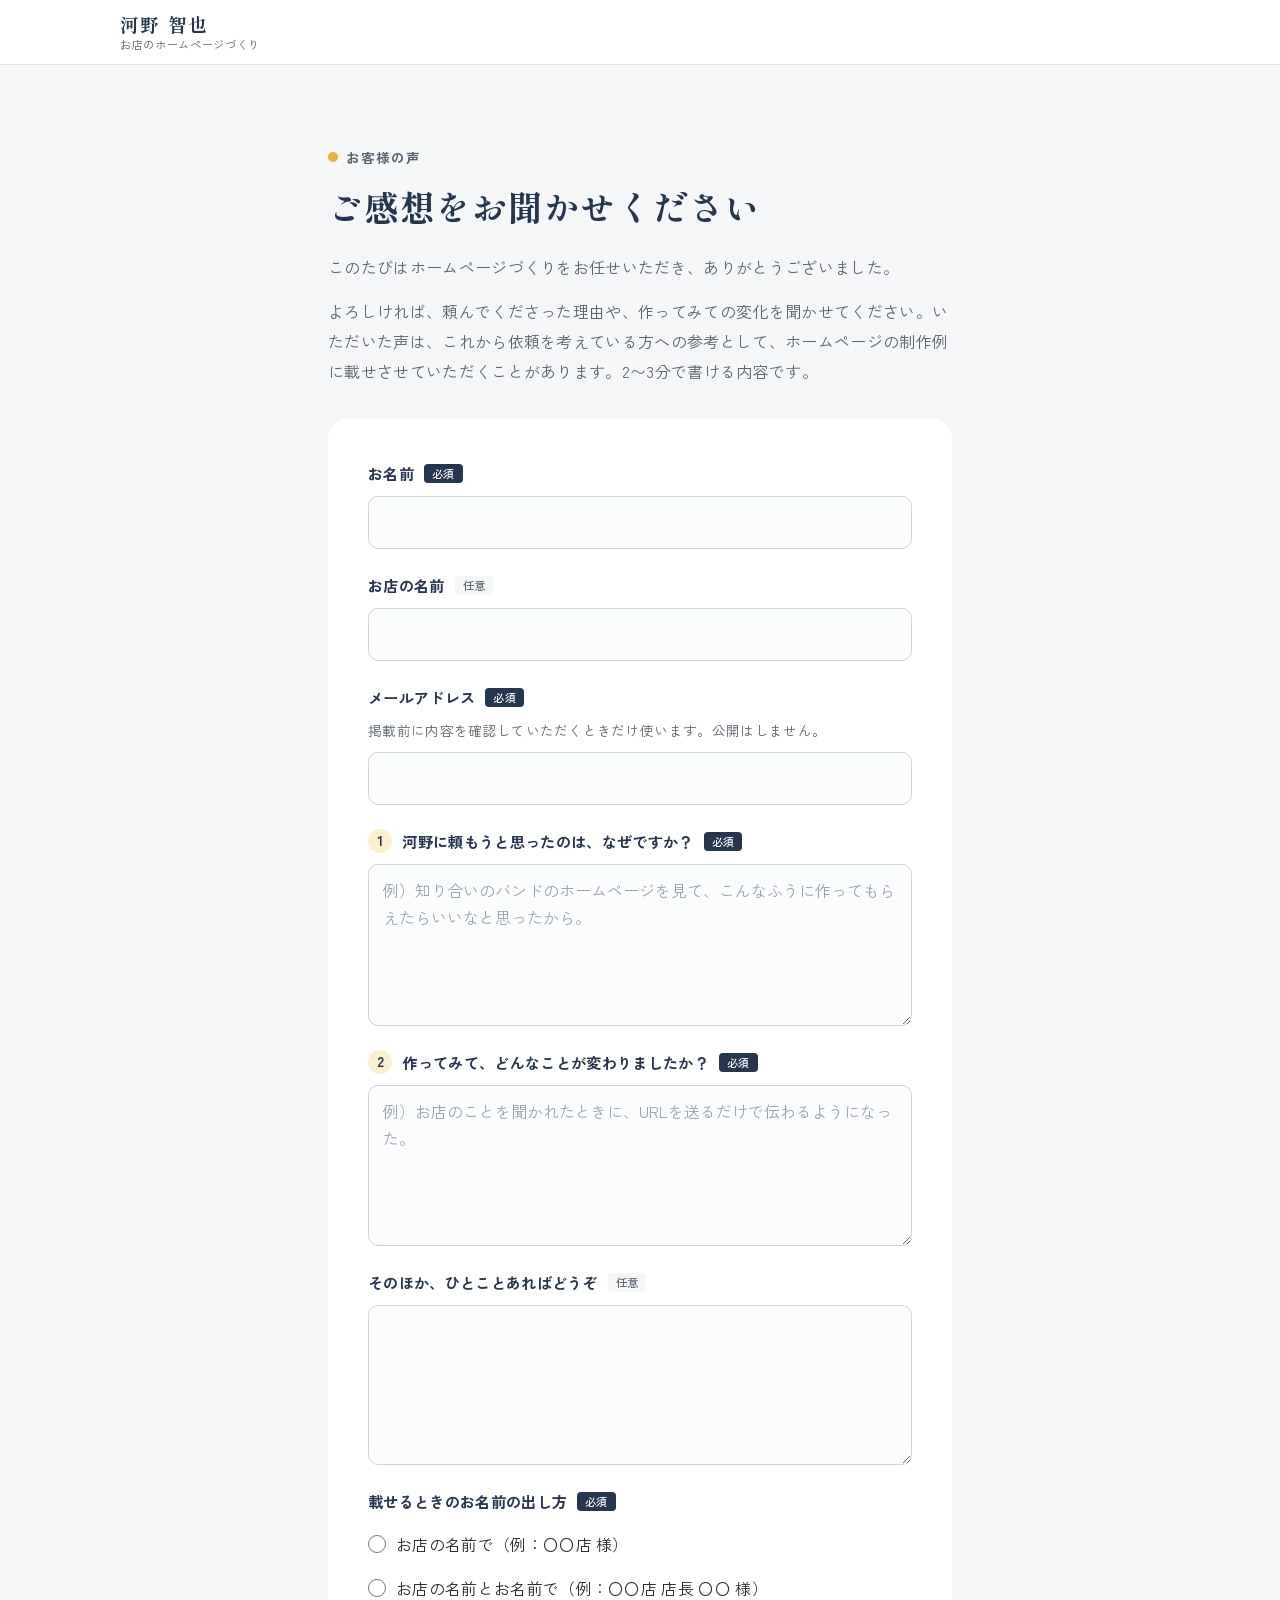
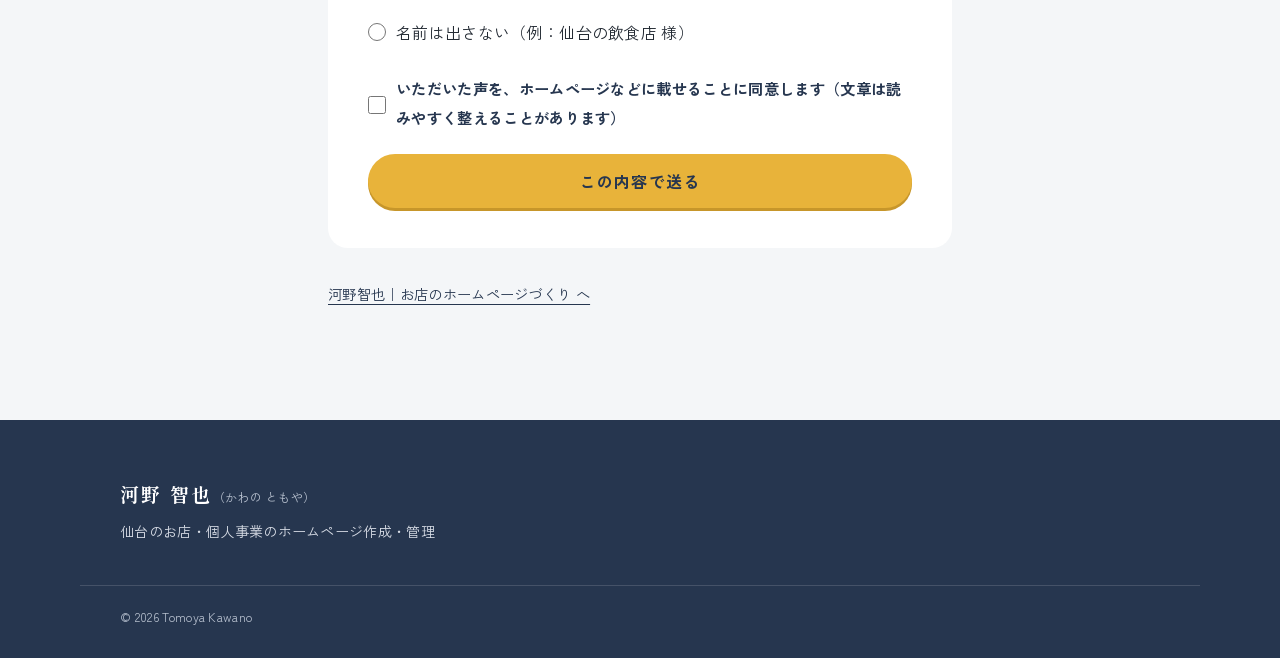
==== voice.html @ 1204bdff "お客様の声フォーム(voice.html)を追加" ====
<!DOCTYPE html>
<html lang="ja">
<head>
  <meta charset="UTF-8">
  <meta name="viewport" content="width=device-width, initial-scale=1.0">
  <meta name="theme-color" content="#26364f">
  <!-- リンクを送った方だけが開くページなので、検索結果には出さない -->
  <meta name="robots" content="noindex, nofollow">
  <title>ご感想をお聞かせください｜河野智也 お店のホームページづくり</title>

  <link rel="preconnect" href="https://fonts.googleapis.com">
  <link rel="preconnect" href="https://fonts.gstatic.com" crossorigin>
  <link href="https://fonts.googleapis.com/css2?family=Shippori+Mincho+B1:wght@700&family=Zen+Kaku+Gothic+New:wght@400;500;700&display=swap" rel="stylesheet">
  <link rel="stylesheet" href="style.css">
  <style>
    /* このページだけの調整（色や部品は style.css をそのまま使っています） */
    .voice { padding-top: clamp(40px, 7vw, 80px); }
    .voice__inner { max-width: 44rem; }
    .voice__eyebrow { font-size: 0.85rem; font-weight: 700; letter-spacing: 0.08em; color: var(--ink-soft); margin-bottom: 10px; }
    .voice__eyebrow::before { content: ""; display: inline-block; width: 10px; height: 10px; border-radius: 50%; background: var(--mustard); margin-right: 8px; vertical-align: 1px; }
    .voice__intro { color: var(--ink-soft); margin-bottom: 32px; }
    .voice__intro p + p { margin-top: 0.8em; }
    .voice__shop { color: var(--navy); font-weight: 700; }
    .q-num { display: inline-flex; align-items: center; justify-content: center; flex: none; width: 1.8em; height: 1.8em; border-radius: 50%; background: var(--mustard-soft); color: var(--navy); font-size: 0.85rem; }
    .field__hint { font-size: 0.85rem; color: var(--ink-soft); margin-top: -2px; }
    .consent { display: flex; gap: 10px; align-items: flex-start; font-size: 0.95rem; cursor: pointer; }
    .consent input { flex: none; width: 18px; height: 18px; margin-top: 3px; accent-color: var(--navy); }
    .field label .req, .field label .opt { white-space: nowrap; flex: none; }
    .voice__back { margin-top: 32px; font-size: 0.9rem; }
    .voice__back a { color: var(--navy); }
  </style>
</head>
<body>

<header class="site-header">
  <div class="site-header__inner">
    <a class="site-name" href="./">
      <span class="site-name__main">河野 智也</span>
      <span class="site-name__sub">お店のホームページづくり</span>
    </a>
  </div>
</header>

<main id="main">
  <section class="section section--tint voice" aria-labelledby="voice-title">
    <div class="section__inner voice__inner">
      <p class="voice__eyebrow">お客様の声</p>
      <h1 class="section__title" id="voice-title">ご感想をお聞かせください</h1>
      <div class="voice__intro">
        <p><span class="voice__shop" id="voice-greeting" hidden></span>このたびはホームページづくりをお任せいただき、ありがとうございました。</p>
        <p>よろしければ、頼んでくださった理由や、作ってみての変化を聞かせてください。いただいた声は、これから依頼を考えている方への参考として、ホームページの制作例に載せさせていただくことがあります。2〜3分で書ける内容です。</p>
      </div>

      <form class="contact-form" id="voice-form" data-endpoint="https://script.google.com/macros/s/AKfycbyguW6hLjmvPAWn8r3JudXL5r5Kdxzgpg0Vm8V5GaCOGXXpcHTugNtP19MgjFTPXqfD/exec" novalidate>
        <div class="field">
          <label for="vf-name">お名前<span class="req">必須</span></label>
          <input id="vf-name" name="name" type="text" autocomplete="name" required>
        </div>
        <div class="field">
          <label for="vf-org">お店の名前<span class="opt">任意</span></label>
          <input id="vf-org" name="organization" type="text" autocomplete="organization">
        </div>
        <div class="field">
          <label for="vf-email">メールアドレス<span class="req">必須</span></label>
          <p class="field__hint">掲載前に内容を確認していただくときだけ使います。公開はしません。</p>
          <input id="vf-email" name="email" type="email" autocomplete="email" inputmode="email" required>
        </div>

        <div class="field">
          <label for="vf-why"><span class="q-num">1</span>河野に頼もうと思ったのは、なぜですか？<span class="req">必須</span></label>
          <textarea id="vf-why" name="why" rows="5" required placeholder="例）知り合いのバンドのホームページを見て、こんなふうに作ってもらえたらいいなと思ったから。"></textarea>
        </div>
        <div class="field">
          <label for="vf-change"><span class="q-num">2</span>作ってみて、どんなことが変わりましたか？<span class="req">必須</span></label>
          <textarea id="vf-change" name="change" rows="5" required placeholder="例）お店のことを聞かれたときに、URLを送るだけで伝わるようになった。"></textarea>
        </div>
        <div class="field">
          <label for="vf-extra">そのほか、ひとことあればどうぞ<span class="opt">任意</span></label>
          <textarea id="vf-extra" name="extra" rows="3"></textarea>
        </div>

        <fieldset class="field field--choices">
          <legend>載せるときのお名前の出し方<span class="req">必須</span></legend>
          <label class="choice"><input type="radio" name="display" value="お店の名前で" required> お店の名前で（例：〇〇店 様）</label>
          <label class="choice"><input type="radio" name="display" value="お店の名前とお名前で"> お店の名前とお名前で（例：〇〇店 店長 〇〇 様）</label>
          <label class="choice"><input type="radio" name="display" value="名前は出さない"> 名前は出さない（例：仙台の飲食店 様）</label>
        </fieldset>

        <div class="field">
          <label class="consent"><input type="checkbox" name="consent" value="掲載OK" id="vf-consent"> いただいた声を、ホームページなどに載せることに同意します（文章は読みやすく整えることがあります）</label>
        </div>

        <div class="hp" aria-hidden="true">
          <label for="vf-website">ウェブサイト</label>
          <input id="vf-website" name="website" type="text" tabindex="-1" autocomplete="off">
        </div>

        <button class="button contact-form__submit" type="submit">この内容で送る</button>
        <p class="contact-form__status" role="status" aria-live="polite"></p>
      </form>

      <p class="voice__back"><a href="./">河野智也｜お店のホームページづくり へ</a></p>
    </div>
  </section>
</main>

<footer class="site-footer">
  <div class="site-footer__inner">
    <div>
      <p class="site-footer__name">河野 智也<span>（かわの ともや）</span></p>
      <p>仙台のお店・個人事業のホームページ作成・管理</p>
    </div>
  </div>
  <p class="site-footer__copy">&copy; 2026 Tomoya Kawano</p>
</footer>

<script>
/* ============================================================
   お客様の声フォーム
   送り先はトップページのお問い合わせと同じ Google Apps Script です
   （スクリプトの修正は不要）。同じGmail・記録シートに届き、
   「ご相談の種類」が「お客様の声」になるので見分けられます。

   URLの最後に ?shop=お店の名前 をつけて送ると、
   あいさつと「お店の名前」欄に最初から入った状態で開きます。
   例）voice.html?shop=マッスルバーベル
   ============================================================ */
(function () {
  const form = document.getElementById('voice-form');
  if (!form) return;

  // ?shop= があれば、あいさつとお店の名前に反映
  const shop = (new URLSearchParams(location.search).get('shop') || '').trim().slice(0, 60);
  if (shop) {
    const greet = document.getElementById('voice-greeting');
    greet.textContent = shop + ' 様、';
    greet.hidden = false;
    form.elements.organization.value = shop;
  }

  const endpoint = (form.dataset.endpoint || '').trim();
  const status = form.querySelector('.contact-form__status');
  const submit = form.querySelector('.contact-form__submit');

  function clearErrors() {
    form.querySelectorAll('.field-error').forEach((el) => el.remove());
    form.querySelectorAll('.has-error').forEach((el) => el.classList.remove('has-error'));
    form.querySelectorAll('[aria-invalid]').forEach((el) => el.removeAttribute('aria-invalid'));
  }

  function showError(field, text) {
    const wrap = field.closest('.field');
    wrap.classList.add('has-error');
    const p = document.createElement('p');
    p.className = 'field-error';
    p.id = (field.id || field.name) + '-error';
    p.textContent = text;
    wrap.appendChild(p);
    field.setAttribute('aria-invalid', 'true');
    field.setAttribute('aria-describedby', p.id);
  }

  function validate() {
    clearErrors();
    const el = form.elements;
    const errors = [];
    if (!el.name.value.trim()) errors.push([el.name, 'お名前を入力してください。']);
    if (!el.email.value.trim()) errors.push([el.email, 'メールアドレスを入力してください。']);
    else if (!/^[^\s@]+@[^\s@]+\.[^\s@]+$/.test(el.email.value.trim())) errors.push([el.email, 'メールアドレスの形式をご確認ください（例：name@example.com）。']);
    if (!el.why.value.trim()) errors.push([el.why, 'ひとことでも大丈夫なので、書いていただけるとうれしいです。']);
    if (!el.change.value.trim()) errors.push([el.change, 'ひとことでも大丈夫なので、書いていただけるとうれしいです。']);
    if (!form.querySelector('input[name="display"]:checked')) errors.push([form.querySelector('input[name="display"]'), 'お名前の出し方を選んでください。']);
    errors.forEach(([f, t]) => showError(f, t));
    if (errors.length) errors[0][0].focus();
    return errors.length === 0;
  }

  function setStatus(text, isError) {
    status.textContent = text;
    status.classList.toggle('is-error', !!isError);
  }

  form.addEventListener('submit', async (e) => {
    e.preventDefault();
    if (!validate()) return;

    const el = form.elements;
    const display = form.querySelector('input[name="display"]:checked').value;
    const consent = el.consent.checked ? '同意あり' : '同意なし（掲載前に確認が必要）';

    // 受け口のスクリプトに合わせて、回答を「ご相談内容」1つにまとめて送る
    const message = [
      '【1】河野に頼もうと思った理由',
      el.why.value.trim(),
      '',
      '【2】作ってみて変わったこと',
      el.change.value.trim(),
      '',
      '【ひとこと】',
      el.extra.value.trim() || '（なし）',
      '',
      '【載せるときのお名前】' + display,
      '【掲載への同意】' + consent
    ].join('\n');

    const data = new URLSearchParams();
    data.append('name', el.name.value.trim());
    data.append('organization', el.organization.value.trim());
    data.append('email', el.email.value.trim());
    data.append('tel', '');
    data.append('topic', 'お客様の声');
    data.append('message', message);
    data.append('website', el.website.value);
    data.append('page', location.href);

    submit.disabled = true;
    const label = submit.textContent;
    submit.textContent = '送っています…';
    setStatus('', false);

    try {
      const res = await fetch(endpoint, { method: 'POST', body: data });
      let result = null;
      try { result = await res.json(); } catch (_) {}
      if (!res.ok || (result && result.ok === false)) throw new Error((result && result.error) || 'send failed');

      const done = document.createElement('div');
      done.className = 'contact-done';
      done.setAttribute('tabindex', '-1');
      done.innerHTML =
        '<h3>ありがとうございます！</h3>' +
        '<p></p>' +
        '<p>いただいた声は、大切に使わせていただきます。載せる前に、必要に応じてメールで確認のご連絡をします。これからも、お店のホームページを一緒に育てていけたらうれしいです。</p>';
      done.querySelector('p').textContent = el.name.value.trim() + ' 様、ご感想を受け取りました。';
      form.replaceChildren(done);
      done.focus();
    } catch (err) {
      submit.disabled = false;
      submit.textContent = label;
      setStatus('送れませんでした。通信状況をご確認のうえ、もう一度お試しください。うまくいかない場合は、LINEでお知らせください。', true);
    }
  });
})();
</script>
</body>
</html>
---- style.css ----
/* ============================================================
   河野智也｜お店のホームページづくり
   ------------------------------------------------------------
   人材育成メンターのサイトと「兄弟」に見えるよう、
   名前の書き方・文字・ネイビーをそろえ、こちらは
   からし色で明るく、親しみやすくしています。
   色を変えたいときは :root だけ触れば全体に反映されます。
   ============================================================ */

:root {
  --paper: #ffffff;
  --tint: #f4f6f8;        /* 交互に敷く、ごく薄い藍ねず */
  --navy: #26364f;        /* メンターサイトと共通のネイビー */
  --mustard: #e8b33a;     /* からし色（ボタン・印） */
  --mustard-soft: #fbefd0;
  --ink: #232a33;
  --ink-soft: #5a636e;
  --line: #e1e5ea;

  --font-body: "Zen Kaku Gothic New", "Hiragino Kaku Gothic ProN", "Yu Gothic", "Meiryo", sans-serif;
  --font-head: "Shippori Mincho B1", "Hiragino Mincho ProN", "Yu Mincho", serif;

  --gutter: clamp(16px, 4vw, 40px);
  --wide: 1120px;
  --read: 40rem;
  --radius: 16px;
  --header-h: 64px;
}

*, *::before, *::after { box-sizing: border-box; }
* { margin: 0; padding: 0; }

html {
  scroll-behavior: smooth;
  scroll-padding-top: calc(var(--header-h) + 12px);
  -webkit-text-size-adjust: 100%;
}

body {
  font-family: var(--font-body);
  line-height: 1.9;
  color: var(--ink);
  background: var(--paper);
  letter-spacing: 0.02em;
  overflow-wrap: anywhere;
  line-break: strict;
}

h1, h2, h3, p, li { text-wrap: pretty; }
img { max-width: 100%; height: auto; display: block; }
ul, ol { list-style: none; }
a { color: var(--navy); text-underline-offset: 0.25em; }

:focus-visible { outline: 3px solid var(--mustard); outline-offset: 3px; border-radius: 4px; }

.skip-link { position: absolute; left: 12px; top: -60px; z-index: 100; background: var(--navy); color: #fff; padding: 8px 16px; border-radius: 8px; }
.skip-link:focus { top: 12px; }

.nb { display: inline-block; }

/* ボタン：からし色に、ネイビーの文字 */
.button {
  display: inline-flex;
  align-items: center;
  justify-content: center;
  min-height: 52px;
  padding: 12px 32px;
  border: 0;
  border-radius: 999px;
  background: var(--mustard);
  color: var(--navy);
  font: inherit;
  font-weight: 700;
  letter-spacing: 0.08em;
  text-decoration: none;
  cursor: pointer;
  box-shadow: 0 3px 0 #c7962a;
  transition: transform 0.15s, box-shadow 0.15s;
}
.button:hover { transform: translateY(1px); box-shadow: 0 2px 0 #c7962a; }
.button:active { transform: translateY(3px); box-shadow: none; }
.button--small { min-height: 40px; padding: 6px 20px; font-size: 0.9rem; }

.text-link {
  display: inline-block;
  color: var(--navy);
  font-weight: 700;
  text-decoration: none;
  border-bottom: 2px solid var(--mustard);
  padding-bottom: 1px;
  line-height: 1.6;
}
.text-link:hover { background: var(--mustard-soft); }

/* ------------------------------------------------------------
   ヘッダー
------------------------------------------------------------ */
.site-header {
  position: sticky;
  top: 0;
  z-index: 50;
  background: rgba(255, 255, 255, 0.95);
  backdrop-filter: blur(8px);
  -webkit-backdrop-filter: blur(8px);
  border-bottom: 1px solid var(--line);
}
.site-header__inner {
  max-width: var(--wide);
  margin: 0 auto;
  padding: 0 var(--gutter);
  min-height: var(--header-h);
  display: flex;
  align-items: center;
  justify-content: space-between;
  gap: 24px;
}
.site-name { display: flex; flex-direction: column; text-decoration: none; color: var(--navy); line-height: 1.3; }
.site-name__main { font-family: var(--font-head); font-weight: 700; font-size: 1.15rem; letter-spacing: 0.12em; }
.site-name__sub { font-size: 0.7rem; color: var(--ink-soft); letter-spacing: 0.06em; }

.site-nav ul { display: flex; align-items: center; gap: 4px; }
.site-nav a:not(.button) { display: block; padding: 8px 12px; font-size: 0.88rem; color: var(--ink); text-decoration: none; border-radius: 8px; }
.site-nav a:not(.button):hover { background: var(--tint); }
.site-nav__cta { margin-left: 8px; }
.menu-toggle { display: none; }

@media (max-width: 860px) {
  .menu-toggle {
    display: inline-flex; align-items: center; gap: 10px; min-height: 44px; padding: 6px 14px;
    border: 1px solid var(--line); border-radius: 999px; background: var(--paper); color: var(--navy);
    font: inherit; font-size: 0.85rem; font-weight: 700; cursor: pointer;
  }
  .menu-toggle__bar, .menu-toggle__bar::before, .menu-toggle__bar::after {
    display: block; width: 16px; height: 2px; background: currentColor; border-radius: 2px; transition: transform 0.2s;
  }
  .menu-toggle__bar { position: relative; }
  .menu-toggle__bar::before, .menu-toggle__bar::after { content: ""; position: absolute; left: 0; }
  .menu-toggle__bar::before { top: -5px; }
  .menu-toggle__bar::after { top: 5px; }
  .menu-toggle[aria-expanded="true"] .menu-toggle__bar { background: transparent; }
  .menu-toggle[aria-expanded="true"] .menu-toggle__bar::before { transform: translateY(5px) rotate(45deg); }
  .menu-toggle[aria-expanded="true"] .menu-toggle__bar::after { transform: translateY(-5px) rotate(-45deg); }

  .site-nav {
    position: absolute; top: 100%; left: 0; right: 0; display: none;
    background: var(--paper); border-bottom: 1px solid var(--line);
    box-shadow: 0 16px 24px -16px rgba(38, 54, 79, 0.25); padding: 8px var(--gutter) 20px;
  }
  .site-nav.is-open { display: block; }
  .site-nav ul { flex-direction: column; align-items: stretch; gap: 0; }
  .site-nav a:not(.button) { padding: 14px 4px; font-size: 1rem; border-bottom: 1px solid var(--line); border-radius: 0; }
  .site-nav__cta { margin: 16px 0 0; }
  .site-nav__cta .button { width: 100%; min-height: 52px; font-size: 1rem; }
}

/* ------------------------------------------------------------
   ファーストビュー
------------------------------------------------------------ */
.hero {
  background: var(--paper);
  overflow: hidden;
}
.hero__inner {
  max-width: var(--wide);
  margin: 0 auto;
  padding: clamp(48px, 7vw, 96px) var(--gutter) clamp(56px, 7vw, 96px);
  display: grid;
  grid-template-columns: minmax(0, 1.15fr) minmax(0, 0.85fr);
  align-items: center;
  gap: clamp(32px, 5vw, 64px);
}
.hero__place {
  display: inline-block;
  font-size: 0.85rem;
  font-weight: 700;
  color: var(--navy);
  background: var(--mustard-soft);
  padding: 4px 14px;
  border-radius: 999px;
  margin-bottom: 20px;
}
.hero__title {
  font-family: var(--font-head);
  font-weight: 700;
  font-size: clamp(1.75rem, 3.7vw, 2.9rem);
  line-height: 1.5;
  letter-spacing: 0.04em;
  color: var(--navy);
  margin-bottom: 24px;
}
.hero__lead { color: var(--ink-soft); max-width: 34rem; margin-bottom: 36px; }
.hero__actions { display: flex; flex-wrap: wrap; align-items: center; gap: 16px 28px; }

/* スマホの枠に、実際に作ったサイトを入れて並べる */
.hero__phones { position: relative; height: clamp(380px, 46vw, 560px); }
.phone {
  position: absolute;
  width: clamp(170px, 20vw, 250px);
  aspect-ratio: 390 / 800;
  border-radius: 32px;
  padding: 8px;
  background: var(--navy);
  box-shadow: 0 24px 48px -20px rgba(38, 54, 79, 0.45);
}
.phone img { width: 100%; height: 100%; object-fit: cover; object-position: top; border-radius: 25px; }
.phone--front { left: 6%; bottom: 0; transform: rotate(-4deg); z-index: 2; }
.phone--back { right: 4%; top: 0; transform: rotate(5deg); }

@media (prefers-reduced-motion: no-preference) {
  .phone--front { animation: settle-front 0.9s ease-out 0.2s both; }
  .phone--back { animation: settle-back 0.9s ease-out both; }
}
@keyframes settle-front { from { opacity: 0; transform: translateY(24px) rotate(-4deg); } to { opacity: 1; transform: rotate(-4deg); } }
@keyframes settle-back { from { opacity: 0; transform: translateY(24px) rotate(5deg); } to { opacity: 1; transform: rotate(5deg); } }

@media (max-width: 860px) {
  .hero { background: var(--paper); }
  .hero__inner { grid-template-columns: 1fr; padding-top: 40px; }
  .hero__phones { height: 360px; max-width: 360px; width: 100%; margin: 8px auto 0; }
  .phone { width: 160px; }
}

/* ------------------------------------------------------------
   セクション共通
------------------------------------------------------------ */
.section { padding: clamp(64px, 9vw, 112px) 0; }
.section--tint { background: var(--tint); }
.section__inner { max-width: var(--wide); margin: 0 auto; padding: 0 var(--gutter); }
.section__title {
  font-family: var(--font-head);
  font-weight: 700;
  font-size: clamp(1.6rem, 3vw, 2.15rem);
  line-height: 1.5;
  letter-spacing: 0.06em;
  color: var(--navy);
  margin-bottom: 20px;
}
.section__lead { max-width: var(--read); color: var(--ink-soft); margin-bottom: 40px; }

/* お悩み */
.worries { display: grid; gap: 12px; max-width: 44rem; margin: 28px 0; }
.worries li {
  display: flex;
  gap: 14px;
  align-items: baseline;
  background: var(--paper);
  border-radius: 12px;
  padding: 16px 20px;
  font-weight: 500;
}
.worries__mark { flex: none; width: 10px; height: 10px; border-radius: 50%; background: var(--mustard); transform: translateY(-1px); }
.worries__note { max-width: var(--read); color: var(--ink-soft); }

/* できること */
.services { display: grid; grid-template-columns: repeat(2, minmax(0, 1fr)); gap: 20px; margin-top: 12px; }
.service { border: 1px solid var(--line); border-radius: var(--radius); padding: 28px 30px; border-top: 4px solid var(--mustard); }
.service h3 { font-size: 1.15rem; font-weight: 700; color: var(--navy); line-height: 1.6; margin-bottom: 10px; }
.service p { color: var(--ink-soft); }
@media (max-width: 720px) { .services { grid-template-columns: 1fr; } }

/* 制作例 */
.works { display: grid; gap: clamp(40px, 6vw, 72px); }
.work {
  display: grid;
  grid-template-columns: minmax(0, 1.1fr) minmax(0, 0.9fr);
  gap: clamp(24px, 4vw, 56px);
  align-items: center;
}
.work:nth-child(even) .work__shot { order: 2; }
.work__shot {
  display: block;
  border-radius: 14px;
  overflow: hidden;
  border: 1px solid var(--line);
  background: var(--paper);
  box-shadow: 0 20px 40px -24px rgba(38, 54, 79, 0.35);
}
.work__shot img { aspect-ratio: 16 / 10; object-fit: cover; object-position: top; width: 100%; transition: transform 0.4s; }
.work__shot:hover img { transform: scale(1.02); }
.work__kind { font-size: 0.85rem; font-weight: 700; color: #9a7317; margin-bottom: 4px; }
.work h3 { font-size: 1.25rem; font-weight: 700; color: var(--navy); line-height: 1.6; margin-bottom: 12px; }
.work__body p:not(.work__kind) { color: var(--ink-soft); margin-bottom: 16px; }
@media (max-width: 760px) {
  .work { grid-template-columns: 1fr; }
  .work:nth-child(even) .work__shot { order: 0; }
}

/* 進め方 */
.flow { counter-reset: step; display: grid; grid-template-columns: repeat(5, minmax(0, 1fr)); gap: 24px; margin-top: 16px; }
.flow li { counter-increment: step; position: relative; }
.flow li::before {
  content: counter(step);
  display: grid; place-items: center;
  width: 44px; height: 44px; border-radius: 50%;
  background: var(--mustard); color: var(--navy);
  font-family: var(--font-head); font-weight: 700; font-size: 1.1rem;
  margin-bottom: 16px; position: relative; z-index: 1;
}
.flow li:not(:last-child)::after {
  content: ""; position: absolute; top: 21px; left: 44px; right: -24px;
  height: 2px; background: repeating-linear-gradient(90deg, var(--mustard) 0 6px, transparent 6px 12px);
}
.flow h3 { font-size: 1.05rem; font-weight: 700; color: var(--navy); margin-bottom: 6px; line-height: 1.6; }
.flow p { font-size: 0.92rem; color: var(--ink-soft); }
@media (max-width: 900px) {
  .flow { grid-template-columns: 1fr; gap: 0; }
  .flow li { padding: 0 0 32px 64px; }
  .flow li::before { position: absolute; left: 0; top: 0; margin: 0; }
  .flow li:not(:last-child)::after {
    top: 44px; bottom: 0; left: 21px; right: auto; width: 2px; height: auto;
    background: repeating-linear-gradient(180deg, var(--mustard) 0 6px, transparent 6px 12px);
  }
  .flow h3 { padding-top: 8px; }
}

/* つくる人 */
.about { display: grid; grid-template-columns: minmax(0, 0.9fr) minmax(0, 1.1fr); gap: clamp(32px, 6vw, 80px); align-items: center; }
.about__photo { width: 100%; aspect-ratio: 4 / 5; object-fit: cover; object-position: 30% 30%; border-radius: 120px 16px 16px 16px; }
.about__name { font-family: var(--font-head); font-weight: 700; font-size: 1.35rem; color: var(--navy); letter-spacing: 0.12em; margin-bottom: 16px; display: flex; align-items: baseline; gap: 12px; }
.about__name span { font-family: var(--font-body); font-weight: 400; font-size: 0.8rem; color: var(--ink-soft); letter-spacing: 0.06em; }
.about__body p:not(.about__name) { color: var(--ink-soft); margin-bottom: 1em; }
.about__body .text-link { margin-top: 8px; }
@media (max-width: 760px) {
  .about { grid-template-columns: 1fr; }
  .about__photo { max-width: 320px; aspect-ratio: 1; border-radius: 80px 16px 16px 16px; }
}

/* よくある質問 */
.faq { max-width: 48rem; border-top: 1px solid var(--line); }
.faq details { border-bottom: 1px solid var(--line); }
.faq summary {
  list-style: none;
  cursor: pointer;
  padding: 20px 44px 20px 4px;
  font-weight: 700;
  color: var(--navy);
  position: relative;
}
.faq summary::-webkit-details-marker { display: none; }
.faq summary::after {
  content: "";
  position: absolute; right: 12px; top: 50%;
  width: 10px; height: 10px;
  border-right: 2px solid var(--navy); border-bottom: 2px solid var(--navy);
  transform: translateY(-70%) rotate(45deg);
  transition: transform 0.2s;
}
.faq details[open] summary::after { transform: translateY(-30%) rotate(-135deg); }
.faq details p { padding: 0 4px 22px; color: var(--ink-soft); }

/* お問い合わせ */
.contact__inner { display: grid; grid-template-columns: minmax(0, 1fr) minmax(0, 1.4fr); gap: clamp(32px, 6vw, 96px); align-items: start; }
.contact__intro p { color: var(--ink-soft); }
.contact__intro p + p { margin-top: 1em; }
.contact-form { background: var(--paper); border-radius: 20px; padding: clamp(24px, 4vw, 40px); display: grid; gap: 22px; position: relative; }
.field { display: grid; gap: 8px; border: 0; }
.field label, .field legend { font-weight: 700; font-size: 0.95rem; color: var(--navy); display: flex; align-items: center; gap: 10px; }
.req, .opt { font-size: 0.7rem; font-weight: 500; padding: 0 8px; border-radius: 4px; line-height: 1.7; }
.req { background: var(--navy); color: #fff; }
.opt { background: var(--tint); color: var(--ink-soft); }
.field input[type="text"], .field input[type="email"], .field input[type="tel"], .field textarea {
  width: 100%; font: inherit; font-size: 16px; color: var(--ink);
  background: #fbfcfd; border: 1px solid #cdd4dc; border-radius: 10px; padding: 12px 14px; line-height: 1.7;
}
.field textarea { resize: vertical; min-height: 10em; }
.field input:focus, .field textarea:focus { outline: none; border-color: var(--navy); background: #fff; box-shadow: 0 0 0 3px var(--mustard-soft); }
.field input::placeholder, .field textarea::placeholder { color: #9aa3ad; }
.field--choices { gap: 4px; }
.field--choices legend { margin-bottom: 8px; }
.choice { display: flex !important; align-items: center; gap: 10px; font-weight: 400 !important; color: var(--ink) !important; font-size: 1rem !important; min-height: 40px; cursor: pointer; }
.choice input { flex: none; width: 18px; height: 18px; accent-color: var(--navy); }
.field.has-error input, .field.has-error textarea { border-color: #b3412e; }
.field-error { font-size: 0.85rem; color: #b3412e; }
.hp { position: absolute; left: -9999px; width: 1px; height: 1px; overflow: hidden; }
.contact-form__privacy { font-size: 0.85rem; color: var(--ink-soft); }
.contact-form__submit { width: 100%; }
.contact-form__submit[disabled] { opacity: 0.6; cursor: wait; }
.contact-form__status:empty { display: none; }
.contact-form__status { font-weight: 500; padding: 14px 16px; border-radius: 10px; background: var(--tint); color: var(--navy); }
.contact-form__status.is-error { background: #fbeeea; color: #8a2f20; }
.contact-done h3 { font-family: var(--font-head); font-size: 1.35rem; color: var(--navy); margin-bottom: 12px; }
.contact-done p { color: var(--ink-soft); }
.contact-done p + p { margin-top: 0.8em; }
@media (max-width: 860px) { .contact__inner { grid-template-columns: 1fr; } }

/* フッター */
.site-footer { background: var(--navy); color: #d9dee7; padding: 56px 0 28px; }
.site-footer__inner { max-width: var(--wide); margin: 0 auto; padding: 0 var(--gutter); display: flex; flex-wrap: wrap; justify-content: space-between; gap: 32px; }
.site-footer__name { font-family: var(--font-head); font-weight: 700; font-size: 1.2rem; color: #fff; letter-spacing: 0.12em; }
.site-footer__name span { font-family: var(--font-body); font-weight: 400; font-size: 0.75rem; letter-spacing: 0.04em; color: #b9c2d0; }
.site-footer__inner p:not(.site-footer__name) { font-size: 0.88rem; margin-top: 6px; }
.site-footer__links { display: flex; flex-wrap: wrap; gap: 4px 20px; align-content: start; }
.site-footer__links a { color: #fff; font-size: 0.9rem; text-decoration: none; display: inline-block; padding: 6px 0; }
.site-footer__links a:hover { text-decoration: underline; }
.site-footer__copy { max-width: var(--wide); margin: 40px auto 0; padding: 20px var(--gutter) 0; border-top: 1px solid rgba(255, 255, 255, 0.14); font-size: 0.78rem; color: #b9c2d0; }

@media (prefers-reduced-motion: reduce) {
  html { scroll-behavior: auto; }
  *, *::before, *::after { transition: none !important; animation: none !important; }
}
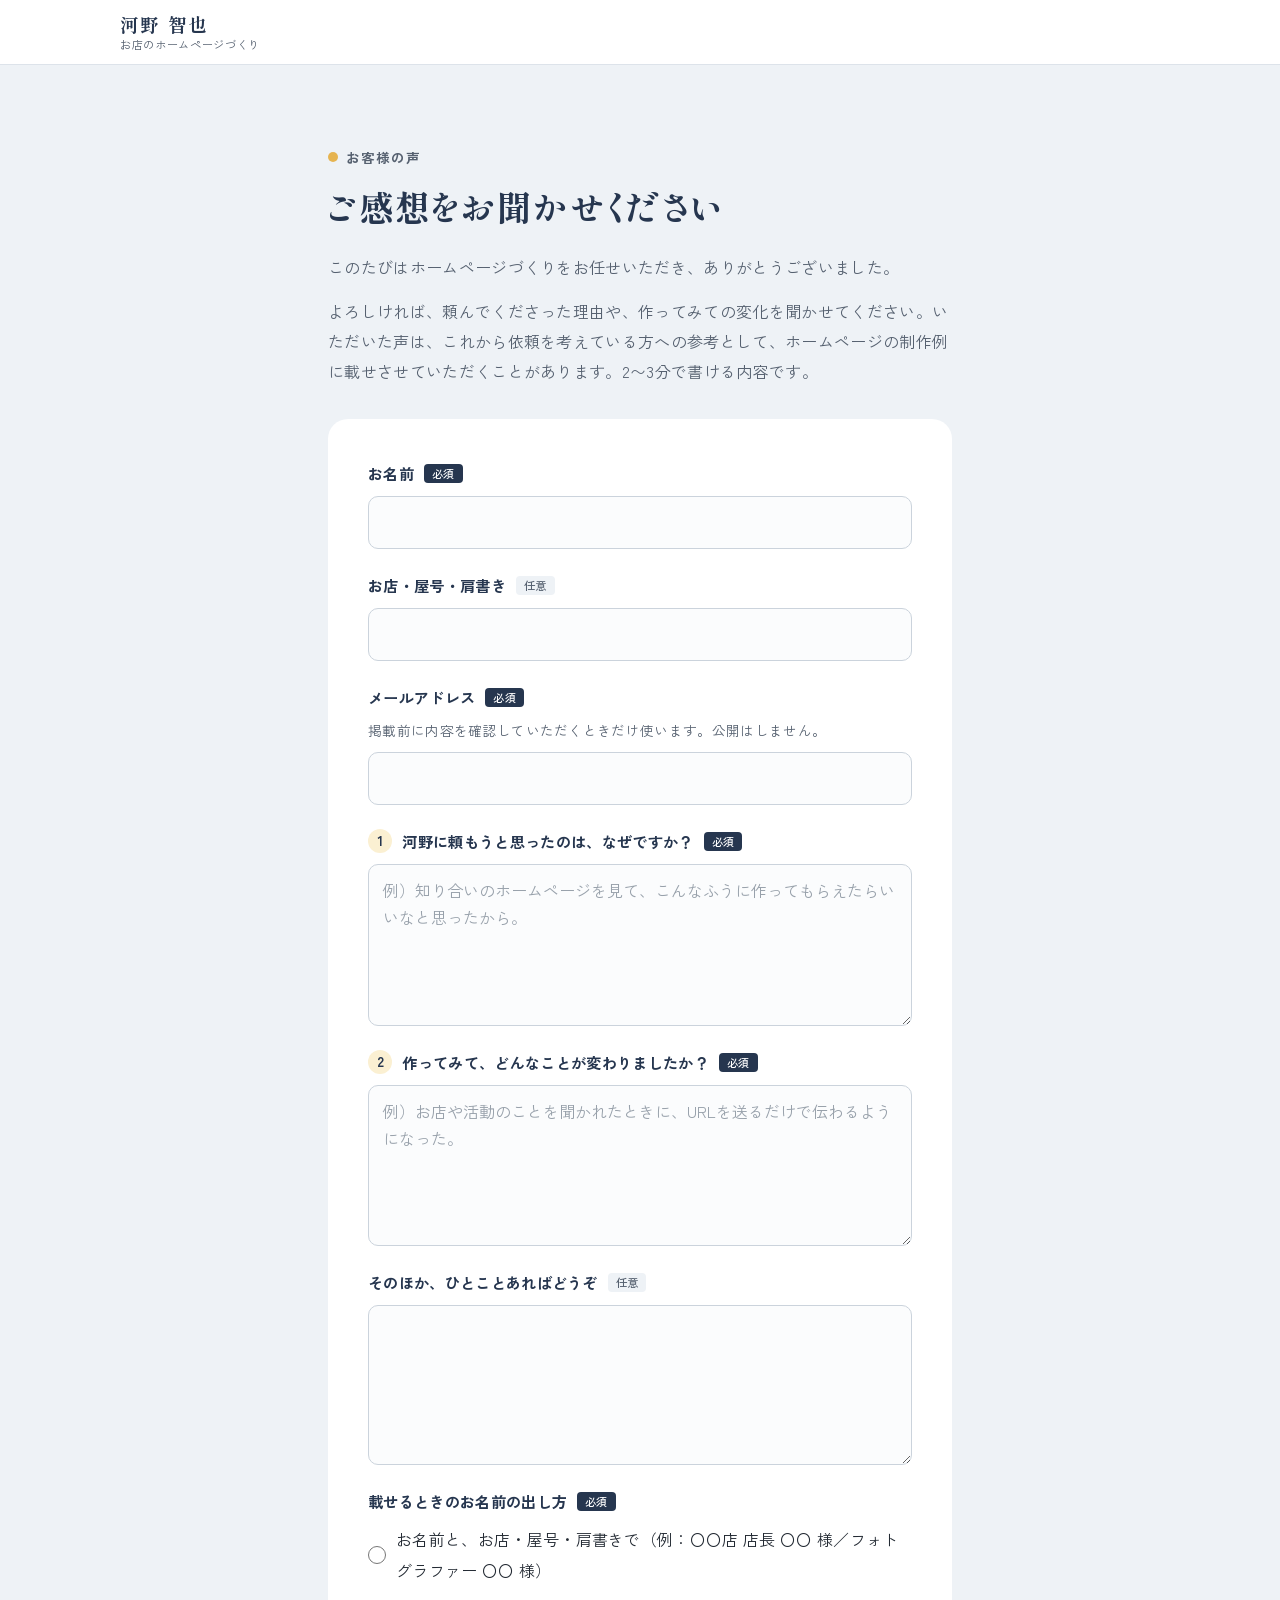
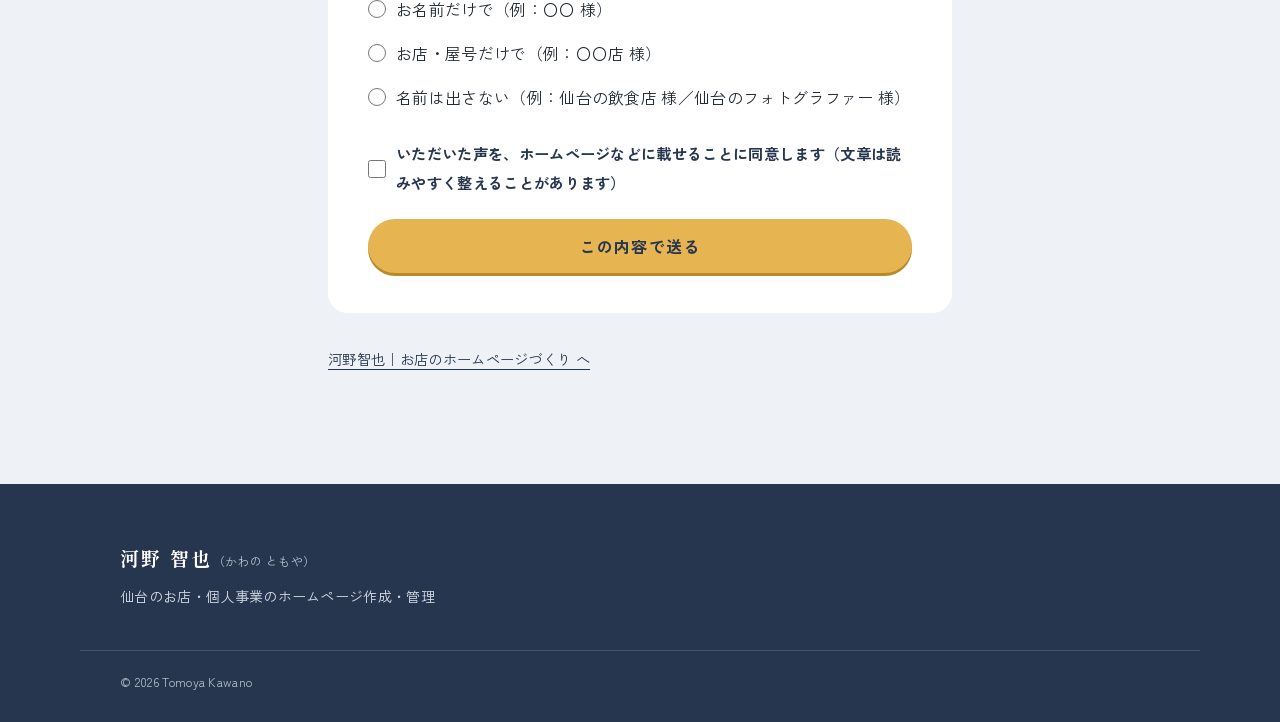
==== commit f67f9fd8: "制作例にフォトグラファー野沢太朗さんのサイトを追加、お客様の声フォームを個人の方にも答えやすく - 野沢太朗さんのポートフォリオサイトを、写真左右反転の大きな制作例として追加 - voice.html" ====
--- a/voice.html
+++ b/voice.html
@@ -57,7 +57,7 @@
           <input id="vf-name" name="name" type="text" autocomplete="name" required>
         </div>
         <div class="field">
-          <label for="vf-org">お店の名前<span class="opt">任意</span></label>
+          <label for="vf-org">お店・屋号・肩書き<span class="opt">任意</span></label>
           <input id="vf-org" name="organization" type="text" autocomplete="organization">
         </div>
         <div class="field">
@@ -68,11 +68,11 @@
 
         <div class="field">
           <label for="vf-why"><span class="q-num">1</span>河野に頼もうと思ったのは、なぜですか？<span class="req">必須</span></label>
-          <textarea id="vf-why" name="why" rows="5" required placeholder="例）知り合いのバンドのホームページを見て、こんなふうに作ってもらえたらいいなと思ったから。"></textarea>
+          <textarea id="vf-why" name="why" rows="5" required placeholder="例）知り合いのホームページを見て、こんなふうに作ってもらえたらいいなと思ったから。"></textarea>
         </div>
         <div class="field">
           <label for="vf-change"><span class="q-num">2</span>作ってみて、どんなことが変わりましたか？<span class="req">必須</span></label>
-          <textarea id="vf-change" name="change" rows="5" required placeholder="例）お店のことを聞かれたときに、URLを送るだけで伝わるようになった。"></textarea>
+          <textarea id="vf-change" name="change" rows="5" required placeholder="例）お店や活動のことを聞かれたときに、URLを送るだけで伝わるようになった。"></textarea>
         </div>
         <div class="field">
           <label for="vf-extra">そのほか、ひとことあればどうぞ<span class="opt">任意</span></label>
@@ -81,9 +81,10 @@
 
         <fieldset class="field field--choices">
           <legend>載せるときのお名前の出し方<span class="req">必須</span></legend>
-          <label class="choice"><input type="radio" name="display" value="お店の名前で" required> お店の名前で（例：〇〇店 様）</label>
-          <label class="choice"><input type="radio" name="display" value="お店の名前とお名前で"> お店の名前とお名前で（例：〇〇店 店長 〇〇 様）</label>
-          <label class="choice"><input type="radio" name="display" value="名前は出さない"> 名前は出さない（例：仙台の飲食店 様）</label>
+          <label class="choice"><input type="radio" name="display" value="お名前と、お店・屋号・肩書きで" required> お名前と、お店・屋号・肩書きで（例：〇〇店 店長 〇〇 様／フォトグラファー 〇〇 様）</label>
+          <label class="choice"><input type="radio" name="display" value="お名前だけで"> お名前だけで（例：〇〇 様）</label>
+          <label class="choice"><input type="radio" name="display" value="お店・屋号だけで"> お店・屋号だけで（例：〇〇店 様）</label>
+          <label class="choice"><input type="radio" name="display" value="名前は出さない"> 名前は出さない（例：仙台の飲食店 様／仙台のフォトグラファー 様）</label>
         </fieldset>
 
         <div class="field">
@@ -122,20 +123,27 @@
    「ご相談の種類」が「お客様の声」になるので見分けられます。
 
    URLの最後に ?shop=お店の名前 をつけて送ると、
-   あいさつと「お店の名前」欄に最初から入った状態で開きます。
+   あいさつと「お店・屋号・肩書き」欄に最初から入った状態で開きます。
    例）voice.html?shop=マッスルバーベル
+   お店ではなく個人の方には ?name=お名前 をつけて送ると、
+   あいさつと「お名前」欄に最初から入った状態で開きます。
+   肩書きも入れたいときは &shop= を足します。
+   例）voice.html?name=野沢太朗&shop=フォトグラファー
    ============================================================ */
 (function () {
   const form = document.getElementById('voice-form');
   if (!form) return;
 
-  // ?shop= があれば、あいさつとお店の名前に反映
-  const shop = (new URLSearchParams(location.search).get('shop') || '').trim().slice(0, 60);
-  if (shop) {
+  // ?name= / ?shop= があれば、あいさつと入力欄に反映（あいさつは ?name= を優先）
+  const params = new URLSearchParams(location.search);
+  const person = (params.get('name') || '').trim().slice(0, 40);
+  const shop = (params.get('shop') || '').trim().slice(0, 60);
+  if (person) form.elements.name.value = person;
+  if (shop) form.elements.organization.value = shop;
+  if (person || shop) {
     const greet = document.getElementById('voice-greeting');
-    greet.textContent = shop + ' 様、';
+    greet.textContent = (person || shop) + ' 様、';
     greet.hidden = false;
-    form.elements.organization.value = shop;
   }
 
   const endpoint = (form.dataset.endpoint || '').trim();
@@ -230,7 +238,7 @@
       done.innerHTML =
         '<h3>ありがとうございます！</h3>' +
         '<p></p>' +
-        '<p>いただいた声は、大切に使わせていただきます。載せる前に、必要に応じてメールで確認のご連絡をします。これからも、お店のホームページを一緒に育てていけたらうれしいです。</p>';
+        '<p>いただいた声は、大切に使わせていただきます。載せる前に、必要に応じてメールで確認のご連絡をします。これからも、ホームページを一緒に育てていけたらうれしいです。</p>';
       done.querySelector('p').textContent = el.name.value.trim() + ' 様、ご感想を受け取りました。';
       form.replaceChildren(done);
       done.focus();
--- a/style.css
+++ b/style.css
@@ -1,32 +1,44 @@
 /* ============================================================
    河野智也｜お店のホームページづくり
    ------------------------------------------------------------
-   人材育成メンターのサイトと「兄弟」に見えるよう、
-   名前の書き方・文字・ネイビーをそろえ、こちらは
-   からし色で明るく、親しみやすくしています。
+   人材育成メンターのサイトと「兄弟」に見えるように、
+   ・ネイビー #26364f と、しっぽり明朝＋Zen角ゴシックの組み合わせ
+   ・「声（吹き出し）」から始まる構成
+   を共通にしています。
+   こちらは、メンターサイトで木漏れ日に使っている「からし色」を主役にして、
+   お店向けに少し明るく、親しみやすくしています。
+
    色を変えたいときは :root だけ触れば全体に反映されます。
+   （voice.html もこの色と部品を使っています）
    ============================================================ */
 
 :root {
+  /* 色 */
   --paper: #ffffff;
-  --tint: #f4f6f8;        /* 交互に敷く、ごく薄い藍ねず */
-  --navy: #26364f;        /* メンターサイトと共通のネイビー */
-  --mustard: #e8b33a;     /* からし色（ボタン・印） */
-  --mustard-soft: #fbefd0;
+  --tint: #eef2f6;          /* 藍白：交互に敷く面 */
+  --navy: #26364f;          /* 両サイト共通のネイビー（見出し・文字・フッター） */
+  --navy-deep: #1c2940;
+  --mustard: #e6b450;       /* からし色：ボタン・印・新着の目印 */
+  --mustard-deep: #b98a26;  /* からし色の影・小さな文字用 */
+  --mustard-soft: #fbf0d2;
   --ink: #232a33;
-  --ink-soft: #5a636e;
-  --line: #e1e5ea;
-
+  --ink-soft: #566170;
+  --line: #dde3ea;
+
+  /* 文字 */
   --font-body: "Zen Kaku Gothic New", "Hiragino Kaku Gothic ProN", "Yu Gothic", "Meiryo", sans-serif;
   --font-head: "Shippori Mincho B1", "Hiragino Mincho ProN", "Yu Mincho", serif;
 
+  /* 余白・幅 */
   --gutter: clamp(16px, 4vw, 40px);
   --wide: 1120px;
   --read: 40rem;
-  --radius: 16px;
   --header-h: 64px;
 }
 
+/* ------------------------------------------------------------
+   基本
+------------------------------------------------------------ */
 *, *::before, *::after { box-sizing: border-box; }
 * { margin: 0; padding: 0; }
 
@@ -38,10 +50,12 @@
 
 body {
   font-family: var(--font-body);
+  font-size: 1rem;
   line-height: 1.9;
   color: var(--ink);
   background: var(--paper);
   letter-spacing: 0.02em;
+  font-feature-settings: "palt" 1;
   overflow-wrap: anywhere;
   line-break: strict;
 }
@@ -54,11 +68,11 @@
 :focus-visible { outline: 3px solid var(--mustard); outline-offset: 3px; border-radius: 4px; }
 
 .skip-link { position: absolute; left: 12px; top: -60px; z-index: 100; background: var(--navy); color: #fff; padding: 8px 16px; border-radius: 8px; }
-.skip-link:focus { top: 12px; }
+.skip-link:focus { top: 12px; color: #fff; }
 
 .nb { display: inline-block; }
 
-/* ボタン：からし色に、ネイビーの文字 */
+/* ボタン：からし色に、ネイビーの文字。押すと少し沈む */
 .button {
   display: inline-flex;
   align-items: center;
@@ -74,10 +88,10 @@
   letter-spacing: 0.08em;
   text-decoration: none;
   cursor: pointer;
-  box-shadow: 0 3px 0 #c7962a;
+  box-shadow: 0 3px 0 var(--mustard-deep);
   transition: transform 0.15s, box-shadow 0.15s;
 }
-.button:hover { transform: translateY(1px); box-shadow: 0 2px 0 #c7962a; }
+.button:hover { transform: translateY(1px); box-shadow: 0 2px 0 var(--mustard-deep); color: var(--navy); }
 .button:active { transform: translateY(3px); box-shadow: none; }
 .button--small { min-height: 40px; padding: 6px 20px; font-size: 0.9rem; }
 
@@ -93,7 +107,7 @@
 .text-link:hover { background: var(--mustard-soft); }
 
 /* ------------------------------------------------------------
-   ヘッダー
+   ヘッダー（メンターサイトと同じ形）
 ------------------------------------------------------------ */
 .site-header {
   position: sticky;
@@ -115,6 +129,7 @@
   gap: 24px;
 }
 .site-name { display: flex; flex-direction: column; text-decoration: none; color: var(--navy); line-height: 1.3; }
+.site-name:hover { color: var(--navy); }
 .site-name__main { font-family: var(--font-head); font-weight: 700; font-size: 1.15rem; letter-spacing: 0.12em; }
 .site-name__sub { font-size: 0.7rem; color: var(--ink-soft); letter-spacing: 0.06em; }
 
@@ -156,68 +171,218 @@
 /* ------------------------------------------------------------
    ファーストビュー
 ------------------------------------------------------------ */
-.hero {
-  background: var(--paper);
-  overflow: hidden;
-}
+.hero { overflow: hidden; }
 .hero__inner {
   max-width: var(--wide);
   margin: 0 auto;
-  padding: clamp(48px, 7vw, 96px) var(--gutter) clamp(56px, 7vw, 96px);
+  padding: clamp(48px, 7vw, 96px) var(--gutter) clamp(56px, 7vw, 104px);
   display: grid;
-  grid-template-columns: minmax(0, 1.15fr) minmax(0, 0.85fr);
+  grid-template-columns: minmax(0, 1.05fr) minmax(0, 0.95fr);
   align-items: center;
-  gap: clamp(32px, 5vw, 64px);
-}
-.hero__place {
-  display: inline-block;
-  font-size: 0.85rem;
-  font-weight: 700;
-  color: var(--navy);
-  background: var(--mustard-soft);
-  padding: 4px 14px;
-  border-radius: 999px;
-  margin-bottom: 20px;
-}
+  gap: clamp(40px, 6vw, 80px);
+}
+/* 見出しは「お店のホームページ、／作って、／一緒に育てます。」の3行で固定。
+   文字の大きさを見出しの入る幅に合わせて決めるので、
+   パソコンの文字設定や画面の広さが違っても、言葉の途中で折り返しません。 */
+.hero__text { container-type: inline-size; }
 .hero__title {
   font-family: var(--font-head);
   font-weight: 700;
-  font-size: clamp(1.75rem, 3.7vw, 2.9rem);
+  font-size: clamp(1.35rem, 8.4cqi, 3.1rem);
   line-height: 1.5;
   letter-spacing: 0.04em;
   color: var(--navy);
-  margin-bottom: 24px;
-}
-.hero__lead { color: var(--ink-soft); max-width: 34rem; margin-bottom: 36px; }
+  margin-bottom: 28px;
+}
+.hero__line { display: block; white-space: nowrap; }
+.hero__lead { color: var(--ink-soft); max-width: 31rem; margin-bottom: 36px; }
 .hero__actions { display: flex; flex-wrap: wrap; align-items: center; gap: 16px 28px; }
 
-/* スマホの枠に、実際に作ったサイトを入れて並べる */
-.hero__phones { position: relative; height: clamp(380px, 46vw, 560px); }
+/* --- やりとりの例：吹き出し ＋ スマホ ---------------------- */
+.exchange {
+  position: relative;
+  display: grid;
+  grid-template-columns: minmax(0, 1fr) auto;
+  grid-template-areas:
+    "chat  phone"
+    "cap   cap";
+  align-items: center;
+  gap: 24px 0;
+  margin: 0;
+}
+.exchange__chat {
+  grid-area: chat;
+  position: relative;
+  z-index: 2;
+  display: grid;
+  gap: 18px;
+  margin-right: -36px;          /* 吹き出しを少しスマホに重ねる */
+}
+.exchange__caption {
+  grid-area: cap;
+  font-size: 0.8rem;
+  color: var(--ink-soft);
+  text-align: right;
+}
+
+.bubble {
+  position: relative;
+  max-width: 19.5rem;
+  padding: 12px 18px 22px;
+  border-radius: 20px;
+  font-family: var(--font-head);
+  font-weight: 500;
+  font-size: 1.02rem;
+  line-height: 1.65;
+  color: var(--ink);
+}
+.bubble__who {
+  display: block;
+  font-family: var(--font-body);
+  font-size: 0.72rem;
+  font-weight: 700;
+  color: var(--ink-soft);
+  margin-bottom: 2px;
+}
+.bubble__time {
+  position: absolute;
+  right: 16px;
+  bottom: 4px;
+  font-family: var(--font-body);
+  font-size: 0.68rem;
+  color: var(--ink-soft);
+}
+.bubble::after {                 /* しっぽ */
+  content: "";
+  position: absolute;
+  bottom: 14px;
+  width: 14px;
+  height: 14px;
+  transform: rotate(45deg);
+}
+.bubble--shop {
+  justify-self: start;
+  background: var(--paper);
+  border: 1px solid var(--line);
+  box-shadow: 0 10px 24px -18px rgba(38, 54, 79, 0.5);
+}
+.bubble--shop::after {
+  left: -8px;
+  background: var(--paper);
+  border-left: 1px solid var(--line);
+  border-bottom: 1px solid var(--line);
+}
+.bubble--me {
+  justify-self: end;
+  margin-right: 12px;
+  background: var(--mustard-soft);
+  border: 1px solid #f0dca6;
+}
+.bubble--me::after {
+  right: -8px;
+  background: var(--mustard-soft);
+  border-right: 1px solid #f0dca6;
+  border-top: 1px solid #f0dca6;
+}
+
+/* スマホ（画面の中身はCSSで描いた架空のお店） */
 .phone {
-  position: absolute;
-  width: clamp(170px, 20vw, 250px);
-  aspect-ratio: 390 / 800;
-  border-radius: 32px;
-  padding: 8px;
+  grid-area: phone;
+  width: clamp(200px, 21vw, 250px);
+  aspect-ratio: 9 / 18.5;
+  padding: 9px;
+  border-radius: 36px;
   background: var(--navy);
-  box-shadow: 0 24px 48px -20px rgba(38, 54, 79, 0.45);
-}
-.phone img { width: 100%; height: 100%; object-fit: cover; object-position: top; border-radius: 25px; }
-.phone--front { left: 6%; bottom: 0; transform: rotate(-4deg); z-index: 2; }
-.phone--back { right: 4%; top: 0; transform: rotate(5deg); }
-
+  box-shadow: 0 30px 50px -28px rgba(28, 41, 64, 0.6);
+}
+.phone__screen {
+  height: 100%;
+  border-radius: 28px;
+  overflow: hidden;
+  background: #fbf8f2;
+  padding: 26px 16px 16px;
+  display: grid;
+  align-content: start;
+  gap: 14px;
+}
+.mock-shop {
+  text-align: center;
+  padding: 16px 8px 14px;
+  border-radius: 16px;
+  background: #5b4636;
+  color: #f6eadb;
+}
+.mock-shop__name { font-family: var(--font-head); font-weight: 700; font-size: 1.05rem; letter-spacing: 0.14em; }
+.mock-shop__sub { font-size: 0.62rem; opacity: 0.8; letter-spacing: 0.08em; }
+.mock-news { background: #fff; border-radius: 12px; padding: 10px 12px 6px; border: 1px solid #ece4d8; }
+.mock-news__title { font-size: 0.7rem; font-weight: 700; color: #5b4636; margin-bottom: 2px; }
+.mock-news li {
+  display: grid;
+  grid-template-columns: auto 1fr;
+  gap: 8px;
+  font-size: 0.66rem;
+  line-height: 1.5;
+  padding: 7px 4px;
+  border-top: 1px solid #f1ebe2;
+  color: #3e3a35;
+}
+.mock-news li:first-child { border-top: 0; }
+.mock-news time { color: #9b8b78; font-feature-settings: "tnum" 1; }
+.mock-news__new { border-radius: 6px; font-weight: 700; position: relative; }
+.mock-news__new time::before {   /* 新しく載ったお知らせの目印 */
+  content: "";
+  display: inline-block;
+  width: 6px;
+  height: 6px;
+  margin-right: 4px;
+  border-radius: 50%;
+  background: var(--mustard);
+  vertical-align: 1px;
+}
+.mock-block { height: 64px; border-radius: 12px; background: #efe7dc; }
+.mock-block--short { height: 36px; width: 70%; }
+
+/* 読み込み時に一度だけ：
+   お店の人のメッセージ → 河野の返信 → スマホのお知らせに新しい行が載る */
 @media (prefers-reduced-motion: no-preference) {
-  .phone--front { animation: settle-front 0.9s ease-out 0.2s both; }
-  .phone--back { animation: settle-back 0.9s ease-out both; }
-}
-@keyframes settle-front { from { opacity: 0; transform: translateY(24px) rotate(-4deg); } to { opacity: 1; transform: rotate(-4deg); } }
-@keyframes settle-back { from { opacity: 0; transform: translateY(24px) rotate(5deg); } to { opacity: 1; transform: rotate(5deg); } }
-
-@media (max-width: 860px) {
-  .hero { background: var(--paper); }
+  .bubble--shop { animation: pop 0.5s ease-out 0.4s both; }
+  .bubble--me { animation: pop 0.5s ease-out 1.4s both; }
+  .mock-news__new { animation: arrive 1.6s ease-out 2.1s both; }
+}
+@keyframes pop {
+  from { opacity: 0; transform: translateY(8px) scale(0.97); }
+  to   { opacity: 1; transform: none; }
+}
+@keyframes arrive {
+  0%   { opacity: 0; transform: translateY(-6px); background: var(--mustard-soft); }
+  20%  { opacity: 1; transform: none; background: var(--mustard-soft); }
+  100% { background: transparent; }
+}
+
+@media (max-width: 900px) {
   .hero__inner { grid-template-columns: 1fr; padding-top: 40px; }
-  .hero__phones { height: 360px; max-width: 360px; width: 100%; margin: 8px auto 0; }
-  .phone { width: 160px; }
+  .exchange { max-width: 460px; width: 100%; margin: 0 auto; }
+}
+@media (max-width: 480px) {
+  .exchange {
+    grid-template-columns: 1fr;
+    grid-template-areas: "chat" "phone" "cap";
+    justify-items: center;
+  }
+  .exchange__chat { margin: 0; width: 100%; }
+  .bubble { max-width: 16.5rem; }
+  /* スマホでは画面の上半分だけを見せて、縦に長くなりすぎないようにする */
+  .phone {
+    width: 260px;
+    aspect-ratio: auto;
+    height: 330px;
+    padding-bottom: 0;
+    border-radius: 36px 36px 0 0;
+    -webkit-mask-image: linear-gradient(#000 72%, transparent);
+            mask-image: linear-gradient(#000 72%, transparent);
+  }
+  .phone__screen { border-radius: 28px 28px 0 0; }
+  .exchange__caption { text-align: center; }
 }
 
 /* ------------------------------------------------------------
@@ -237,55 +402,127 @@
 }
 .section__lead { max-width: var(--read); color: var(--ink-soft); margin-bottom: 40px; }
 
-/* お悩み */
-.worries { display: grid; gap: 12px; max-width: 44rem; margin: 28px 0; }
+/* ------------------------------------------------------------
+   よく伺うお悩み（メンターサイトと同じ吹き出しの形）
+------------------------------------------------------------ */
+.worries { display: flex; flex-wrap: wrap; gap: 16px 20px; margin: 32px 0 28px; }
 .worries li {
-  display: flex;
-  gap: 14px;
-  align-items: baseline;
+  position: relative;
   background: var(--paper);
+  border: 1px solid var(--line);
+  border-radius: 22px;
+  padding: 14px 24px;
+  font-family: var(--font-head);
+  font-weight: 500;
+  font-size: 1.05rem;
+  line-height: 1.7;
+}
+.worries li::after {
+  content: "";
+  position: absolute;
+  left: 28px;
+  bottom: -8px;
+  width: 14px;
+  height: 14px;
+  background: var(--paper);
+  border-right: 1px solid var(--line);
+  border-bottom: 1px solid var(--line);
+  transform: rotate(45deg);
+}
+.worries li:nth-child(even)::after { left: auto; right: 28px; }
+.worries__note { max-width: var(--read); color: var(--ink-soft); margin-top: 16px; }
+
+/* ------------------------------------------------------------
+   制作例
+------------------------------------------------------------ */
+.work-kind { font-size: 0.85rem; font-weight: 700; color: var(--mustard-deep); margin-bottom: 4px; }
+.work-name {
+  font-size: 1.2rem;
+  font-weight: 700;
+  color: var(--navy);
+  line-height: 1.6;
+  margin-bottom: 12px;
+}
+.work-name span { margin-left: 12px; font-size: 0.85rem; font-weight: 500; color: var(--ink-soft); }
+
+/* 大きく見せる1件 */
+.feature-work {
+  display: grid;
+  grid-template-columns: minmax(0, 1.35fr) minmax(0, 0.65fr);
+  gap: clamp(32px, 5vw, 64px);
+  align-items: center;
+  margin-bottom: clamp(56px, 8vw, 96px);
+}
+.feature-work__shots { position: relative; display: block; padding-bottom: 48px; padding-right: 40px; }
+.feature-work__pc {
+  width: 100%;
+  aspect-ratio: 16 / 10;
+  object-fit: cover;
+  object-position: top;
   border-radius: 12px;
-  padding: 16px 20px;
-  font-weight: 500;
-}
-.worries__mark { flex: none; width: 10px; height: 10px; border-radius: 50%; background: var(--mustard); transform: translateY(-1px); }
-.worries__note { max-width: var(--read); color: var(--ink-soft); }
-
-/* できること */
-.services { display: grid; grid-template-columns: repeat(2, minmax(0, 1fr)); gap: 20px; margin-top: 12px; }
-.service { border: 1px solid var(--line); border-radius: var(--radius); padding: 28px 30px; border-top: 4px solid var(--mustard); }
+  border: 1px solid var(--line);
+}
+.feature-work__sp {
+  position: absolute;
+  right: 0;
+  bottom: 0;
+  width: 27%;
+  aspect-ratio: 9 / 18.5;
+  object-fit: cover;
+  object-position: top;
+  border-radius: 22px;
+  border: 6px solid var(--navy);
+  box-shadow: 0 24px 40px -24px rgba(28, 41, 64, 0.7);
+}
+.feature-work__body p:not(.work-kind) { color: var(--ink-soft); margin-bottom: 14px; }
+.feature-work__body .text-link { margin-top: 6px; }
+
+/* 並べて見せる2件 */
+.works {
+  display: grid;
+  grid-template-columns: repeat(2, minmax(0, 1fr));
+  gap: clamp(40px, 5vw, 64px);
+  padding-top: clamp(40px, 6vw, 64px);
+  border-top: 1px solid var(--line);
+}
+.work__shot { display: block; margin-bottom: 20px; }
+.work__shot img {
+  width: 100%;
+  aspect-ratio: 16 / 10;
+  object-fit: cover;
+  object-position: top;
+  border-radius: 10px;
+  border: 1px solid var(--line);
+}
+.work p:not(.work-kind) { color: var(--ink-soft); margin-bottom: 14px; }
+
+@media (max-width: 860px) {
+  .feature-work { grid-template-columns: 1fr; }
+  .works { grid-template-columns: 1fr; }
+}
+
+/* ------------------------------------------------------------
+   できること（メンターサイトの「大切にしていること」と同じ組み方）
+------------------------------------------------------------ */
+.services { display: grid; grid-template-columns: repeat(2, minmax(0, 1fr)); gap: 48px clamp(32px, 5vw, 72px); }
+.service { border-top: 2px solid var(--mustard); padding-top: 26px; }
+.service__icon {
+  width: 44px;
+  height: 44px;
+  fill: none;
+  stroke: var(--navy);
+  stroke-width: 2;
+  stroke-linecap: round;
+  stroke-linejoin: round;
+  margin-bottom: 14px;
+}
 .service h3 { font-size: 1.15rem; font-weight: 700; color: var(--navy); line-height: 1.6; margin-bottom: 10px; }
 .service p { color: var(--ink-soft); }
-@media (max-width: 720px) { .services { grid-template-columns: 1fr; } }
-
-/* 制作例 */
-.works { display: grid; gap: clamp(40px, 6vw, 72px); }
-.work {
-  display: grid;
-  grid-template-columns: minmax(0, 1.1fr) minmax(0, 0.9fr);
-  gap: clamp(24px, 4vw, 56px);
-  align-items: center;
-}
-.work:nth-child(even) .work__shot { order: 2; }
-.work__shot {
-  display: block;
-  border-radius: 14px;
-  overflow: hidden;
-  border: 1px solid var(--line);
-  background: var(--paper);
-  box-shadow: 0 20px 40px -24px rgba(38, 54, 79, 0.35);
-}
-.work__shot img { aspect-ratio: 16 / 10; object-fit: cover; object-position: top; width: 100%; transition: transform 0.4s; }
-.work__shot:hover img { transform: scale(1.02); }
-.work__kind { font-size: 0.85rem; font-weight: 700; color: #9a7317; margin-bottom: 4px; }
-.work h3 { font-size: 1.25rem; font-weight: 700; color: var(--navy); line-height: 1.6; margin-bottom: 12px; }
-.work__body p:not(.work__kind) { color: var(--ink-soft); margin-bottom: 16px; }
-@media (max-width: 760px) {
-  .work { grid-template-columns: 1fr; }
-  .work:nth-child(even) .work__shot { order: 0; }
-}
-
-/* 進め方 */
+@media (max-width: 720px) { .services { grid-template-columns: 1fr; gap: 36px; } }
+
+/* ------------------------------------------------------------
+   進め方
+------------------------------------------------------------ */
 .flow { counter-reset: step; display: grid; grid-template-columns: repeat(5, minmax(0, 1fr)); gap: 24px; margin-top: 16px; }
 .flow li { counter-increment: step; position: relative; }
 .flow li::before {
@@ -300,6 +537,8 @@
   content: ""; position: absolute; top: 21px; left: 44px; right: -24px;
   height: 2px; background: repeating-linear-gradient(90deg, var(--mustard) 0 6px, transparent 6px 12px);
 }
+/* 最後の「一緒に育てる」だけ、輪で囲んで続いていくことを表す */
+.flow li:last-child::before { background: var(--paper); box-shadow: inset 0 0 0 2px var(--mustard); }
 .flow h3 { font-size: 1.05rem; font-weight: 700; color: var(--navy); margin-bottom: 6px; line-height: 1.6; }
 .flow p { font-size: 0.92rem; color: var(--ink-soft); }
 @media (max-width: 900px) {
@@ -313,19 +552,23 @@
   .flow h3 { padding-top: 8px; }
 }
 
-/* つくる人 */
-.about { display: grid; grid-template-columns: minmax(0, 0.9fr) minmax(0, 1.1fr); gap: clamp(32px, 6vw, 80px); align-items: center; }
-.about__photo { width: 100%; aspect-ratio: 4 / 5; object-fit: cover; object-position: 30% 30%; border-radius: 120px 16px 16px 16px; }
+/* ------------------------------------------------------------
+   つくる人（写真の角の丸め方はメンターサイトとそろえる）
+------------------------------------------------------------ */
+.about { display: grid; grid-template-columns: minmax(0, 0.85fr) minmax(0, 1.15fr); gap: clamp(32px, 6vw, 80px); align-items: center; }
+.about__photo { width: 100%; aspect-ratio: 4 / 5; object-fit: cover; object-position: 30% 30%; border-radius: 0 0 0 96px; }
 .about__name { font-family: var(--font-head); font-weight: 700; font-size: 1.35rem; color: var(--navy); letter-spacing: 0.12em; margin-bottom: 16px; display: flex; align-items: baseline; gap: 12px; }
 .about__name span { font-family: var(--font-body); font-weight: 400; font-size: 0.8rem; color: var(--ink-soft); letter-spacing: 0.06em; }
-.about__body p:not(.about__name) { color: var(--ink-soft); margin-bottom: 1em; }
+.about__body > p:not(.about__name) { color: var(--ink-soft); margin-bottom: 1em; max-width: var(--read); }
 .about__body .text-link { margin-top: 8px; }
 @media (max-width: 760px) {
   .about { grid-template-columns: 1fr; }
-  .about__photo { max-width: 320px; aspect-ratio: 1; border-radius: 80px 16px 16px 16px; }
-}
-
-/* よくある質問 */
+  .about__photo { max-width: 300px; aspect-ratio: 1; border-radius: 0 0 0 72px; }
+}
+
+/* ------------------------------------------------------------
+   よくある質問
+------------------------------------------------------------ */
 .faq { max-width: 48rem; border-top: 1px solid var(--line); }
 .faq details { border-bottom: 1px solid var(--line); }
 .faq summary {
@@ -348,11 +591,15 @@
 .faq details[open] summary::after { transform: translateY(-30%) rotate(-135deg); }
 .faq details p { padding: 0 4px 22px; color: var(--ink-soft); }
 
-/* お問い合わせ */
+/* ------------------------------------------------------------
+   相談してみる・フォーム（voice.html も同じ部品を使います）
+------------------------------------------------------------ */
 .contact__inner { display: grid; grid-template-columns: minmax(0, 1fr) minmax(0, 1.4fr); gap: clamp(32px, 6vw, 96px); align-items: start; }
 .contact__intro p { color: var(--ink-soft); }
 .contact__intro p + p { margin-top: 1em; }
+
 .contact-form { background: var(--paper); border-radius: 20px; padding: clamp(24px, 4vw, 40px); display: grid; gap: 22px; position: relative; }
+.contact-form__title { font-family: var(--font-head); font-weight: 700; font-size: 1.15rem; color: var(--navy); }
 .field { display: grid; gap: 8px; border: 0; }
 .field label, .field legend { font-weight: 700; font-size: 0.95rem; color: var(--navy); display: flex; align-items: center; gap: 10px; }
 .req, .opt { font-size: 0.7rem; font-weight: 500; padding: 0 8px; border-radius: 4px; line-height: 1.7; }
@@ -360,11 +607,11 @@
 .opt { background: var(--tint); color: var(--ink-soft); }
 .field input[type="text"], .field input[type="email"], .field input[type="tel"], .field textarea {
   width: 100%; font: inherit; font-size: 16px; color: var(--ink);
-  background: #fbfcfd; border: 1px solid #cdd4dc; border-radius: 10px; padding: 12px 14px; line-height: 1.7;
+  background: #fbfcfd; border: 1px solid #cbd3dc; border-radius: 10px; padding: 12px 14px; line-height: 1.7;
 }
 .field textarea { resize: vertical; min-height: 10em; }
 .field input:focus, .field textarea:focus { outline: none; border-color: var(--navy); background: #fff; box-shadow: 0 0 0 3px var(--mustard-soft); }
-.field input::placeholder, .field textarea::placeholder { color: #9aa3ad; }
+.field input::placeholder, .field textarea::placeholder { color: #98a1ab; }
 .field--choices { gap: 4px; }
 .field--choices legend { margin-bottom: 8px; }
 .choice { display: flex !important; align-items: center; gap: 10px; font-weight: 400 !important; color: var(--ink) !important; font-size: 1rem !important; min-height: 40px; cursor: pointer; }
@@ -383,7 +630,9 @@
 .contact-done p + p { margin-top: 0.8em; }
 @media (max-width: 860px) { .contact__inner { grid-template-columns: 1fr; } }
 
-/* フッター */
+/* ------------------------------------------------------------
+   フッター（メンターサイトと同じ形）
+------------------------------------------------------------ */
 .site-footer { background: var(--navy); color: #d9dee7; padding: 56px 0 28px; }
 .site-footer__inner { max-width: var(--wide); margin: 0 auto; padding: 0 var(--gutter); display: flex; flex-wrap: wrap; justify-content: space-between; gap: 32px; }
 .site-footer__name { font-family: var(--font-head); font-weight: 700; font-size: 1.2rem; color: #fff; letter-spacing: 0.12em; }
@@ -391,9 +640,10 @@
 .site-footer__inner p:not(.site-footer__name) { font-size: 0.88rem; margin-top: 6px; }
 .site-footer__links { display: flex; flex-wrap: wrap; gap: 4px 20px; align-content: start; }
 .site-footer__links a { color: #fff; font-size: 0.9rem; text-decoration: none; display: inline-block; padding: 6px 0; }
-.site-footer__links a:hover { text-decoration: underline; }
+.site-footer__links a:hover { text-decoration: underline; color: #fff; }
 .site-footer__copy { max-width: var(--wide); margin: 40px auto 0; padding: 20px var(--gutter) 0; border-top: 1px solid rgba(255, 255, 255, 0.14); font-size: 0.78rem; color: #b9c2d0; }
 
+/* 動きを減らす設定の方へ */
 @media (prefers-reduced-motion: reduce) {
   html { scroll-behavior: auto; }
   *, *::before, *::after { transition: none !important; animation: none !important; }
